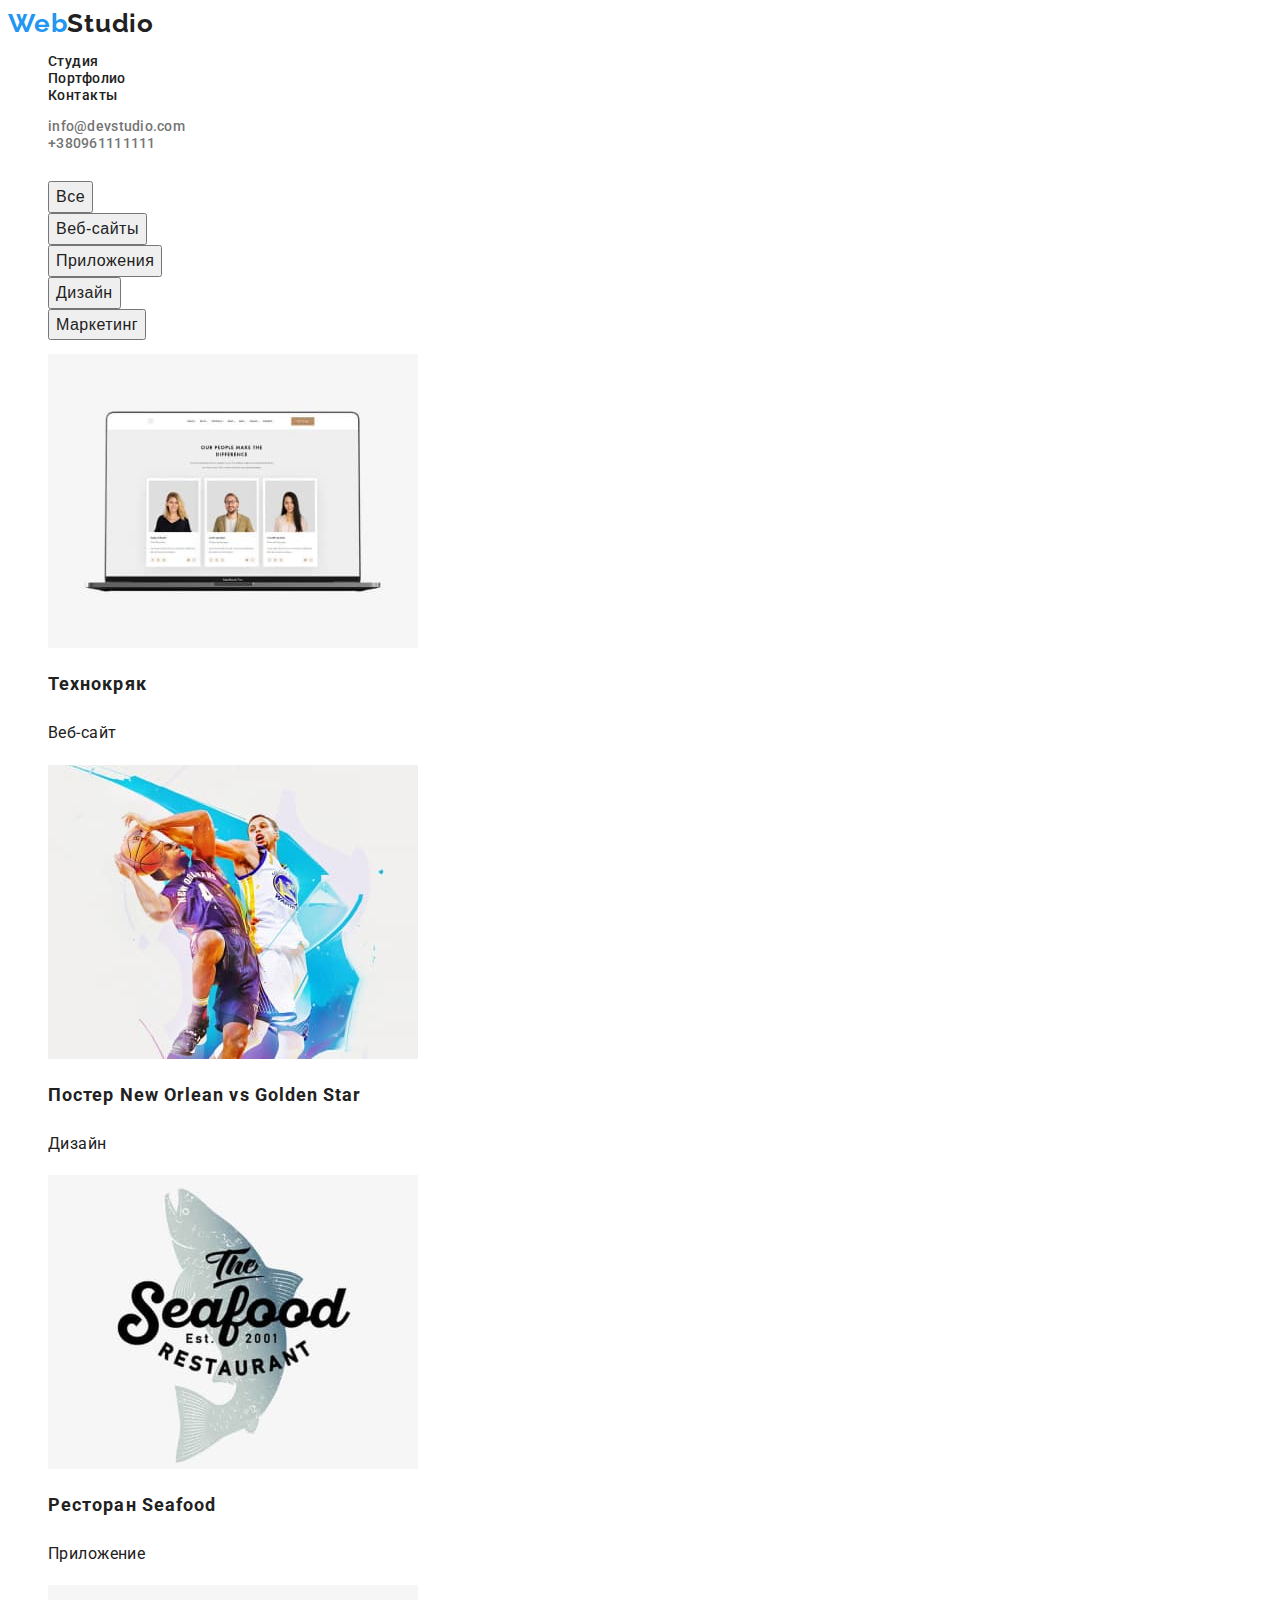
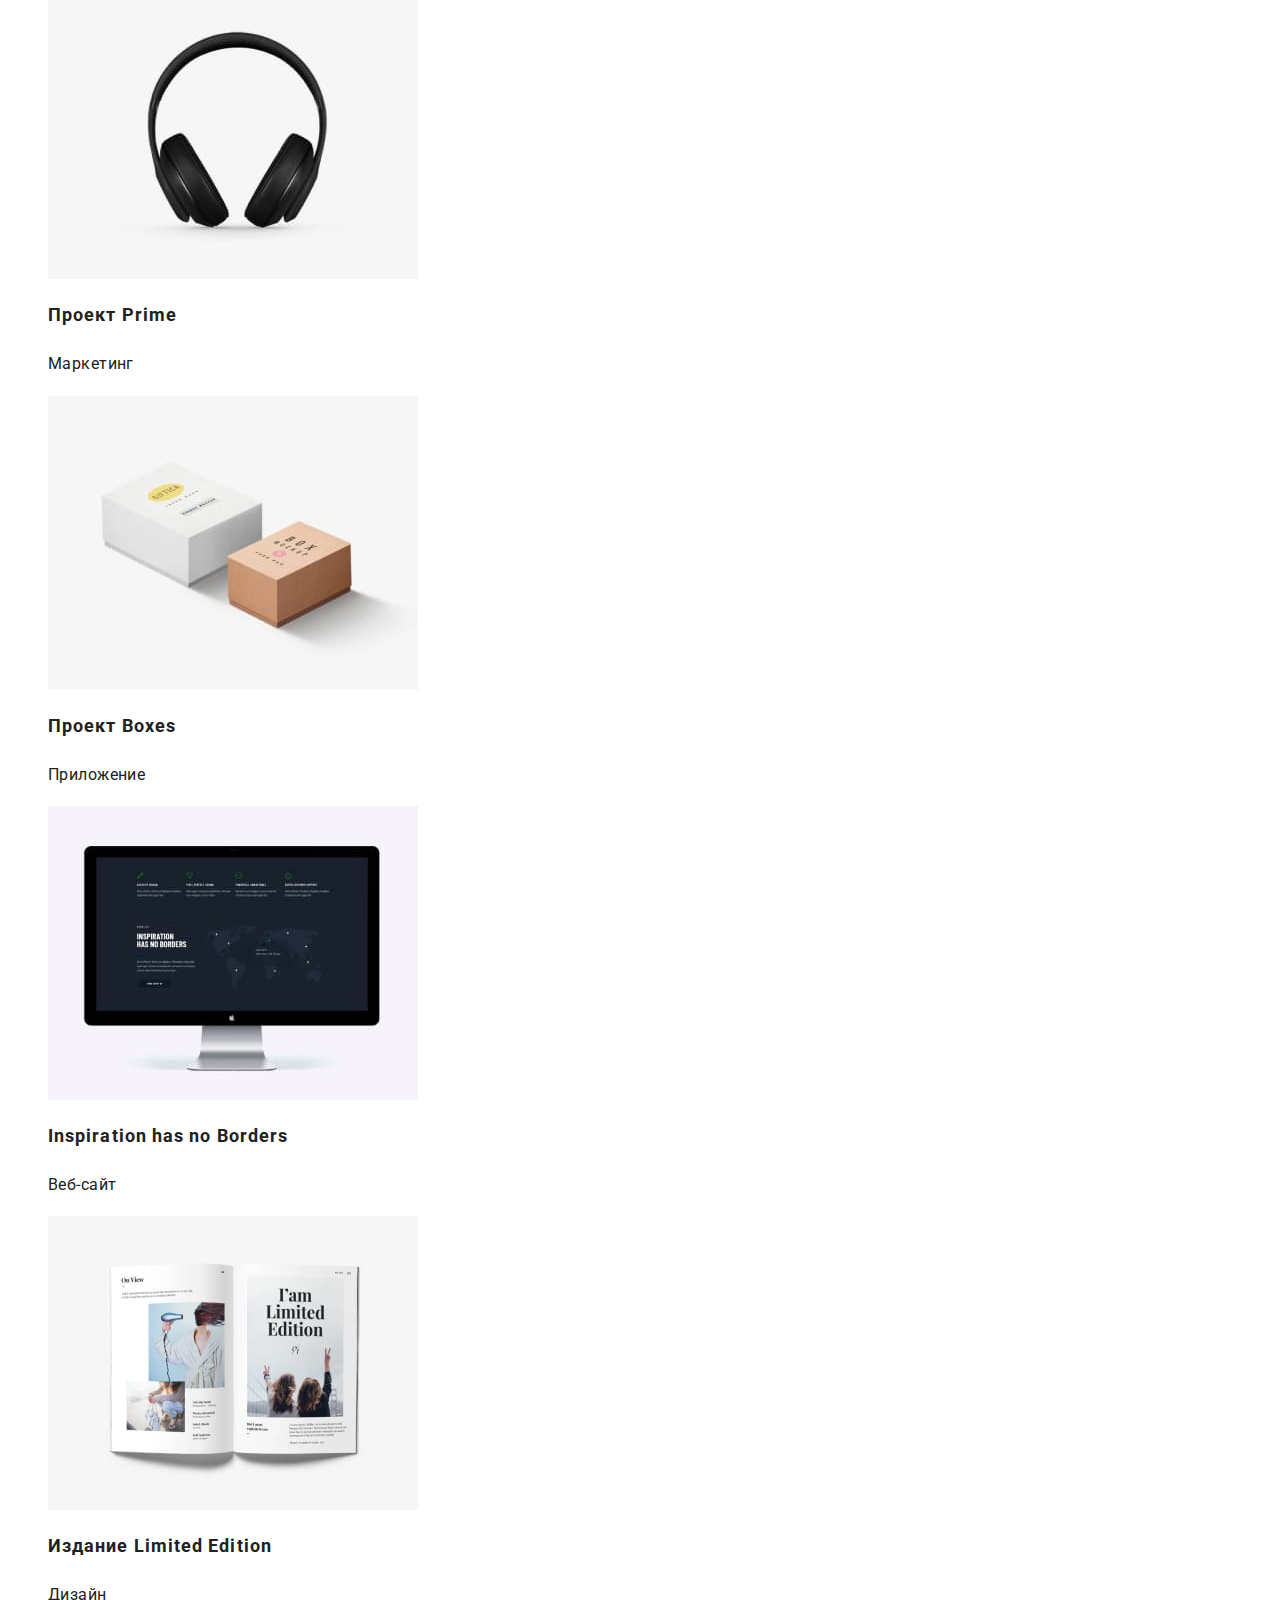
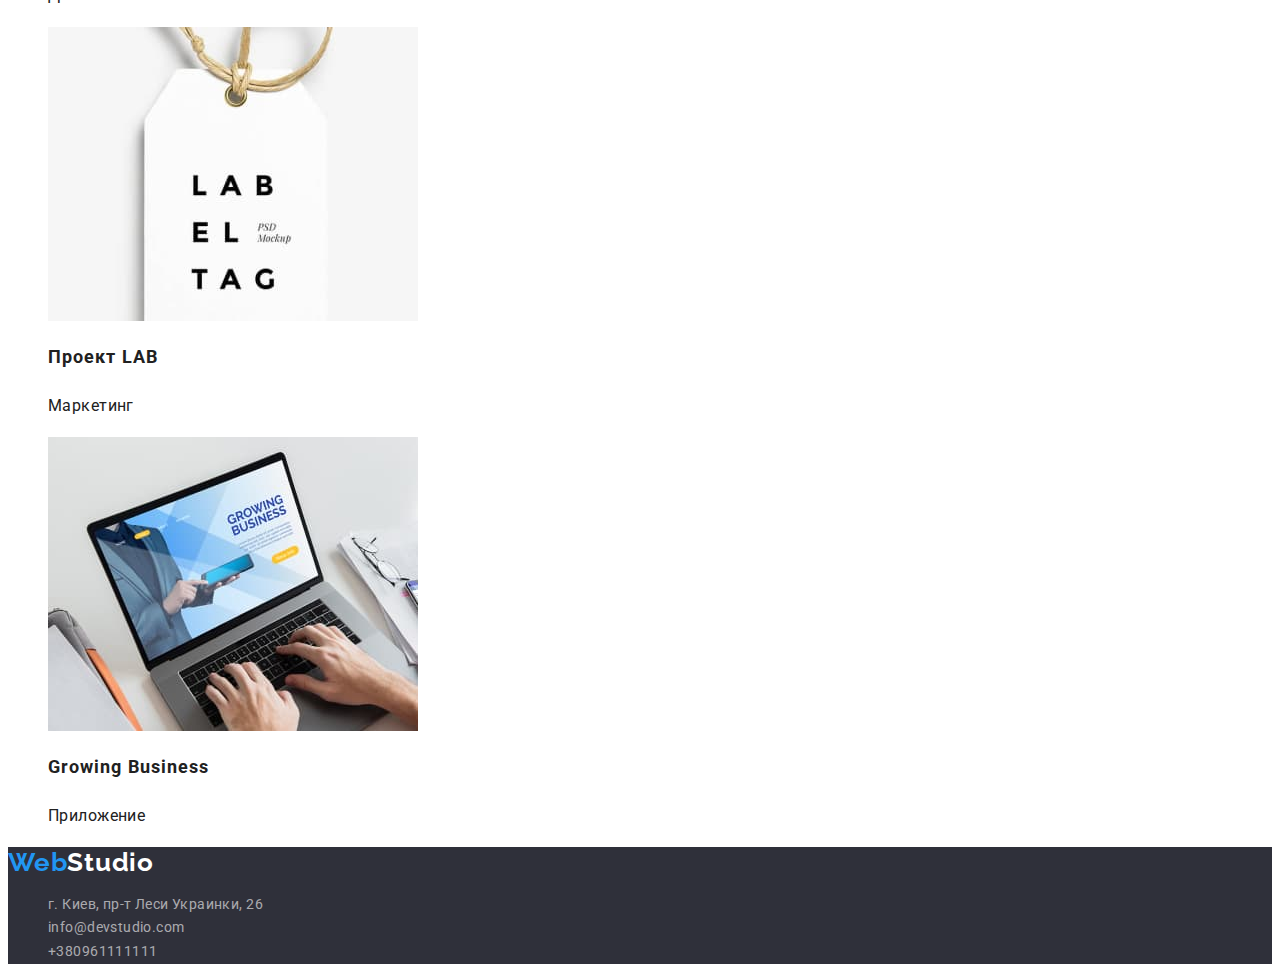
==== portfolio.html @ 1e31a4f1 "3 домашка" ====
<!DOCTYPE html>
<html lang="ru">

<head>
    <meta charset="UTF-8">
    <meta http-equiv="X-UA-Compatible" content="IE=edge">
    <meta name="viewport" content="width=device-width, initial-scale=1.0">
    <title>Document</title>
    <link rel="preconnect" href="https://fonts.googleapis.com" />
    <link rel="preconnect" href="https://fonts.gstatic.com" crossorigin />
    <link
        href="https://fonts.googleapis.com/css2?family=Raleway:wght@700&family=Roboto:wght@400;500;700;900&display=swap"
        rel="stylesheet" />
<link rel="stylesheet" href="./css/styles.css">
</head>

<body>
    <!-- Хедер -->
    <header class="header">
    
        <a class="logo" href="/" lang="en"><span class="logo-web">Web</span>Studio</a>
        <nav class="nav-box">
            <ul class="nav-links">
                <li class="nav-item"><a href="./index.html" class="nav-link">Студия</a></li>
                <li class="nav-item"><a href="./portfolio.html" class="nav-link">Портфолио</a></li>
                <li class="nav-item"><a href="/" class="nav-link">Контакты</a></li>
            </ul>
        </nav>
        <ul class="link-box">
            <li><a href="mailto:info@devstudio.com" class="contacts-link">info@devstudio.com</a></li>
            <li><a href="tel:+380961111111" class="contacts-link">+380961111111</a></li>
        </ul>

    </header>
    <main>
        <!-- портфолио -->
        
            <section>
                <!-- Наши проекты -->
                    <h1 class="title">Наши проекты</h1>
               
                <ul class="filters">
                    <li><button class="filters-button" type="button">Все</button></li>
                    <li><button class="filters-button" type="button">Веб-сайты</button></li>
                    <li><button class="filters-button" type="button">Приложения</button></li>
                    <li><button class="filters-button" type="button">Дизайн</button></li>
                    <li><button class="filters-button" type="button">Маркетинг</button></li>
                </ul>
            
                <ul>
                    <li>
                    <a class="portfolio-link" href=""><img src="./images/imgp(1).jpg" alt="экран" width="370">
                        <h2 class="portfolio-title">Технокряк</h2>
                        <p class="portfolio-projeсt">Веб-сайт</p>
                    </a>
                    </li>
                    <li>
                    <a class="portfolio-link" href=""><img src="./images/imgp(2).jpg" alt="баскетбол" width="370">
                        <h2 class="portfolio-title">Постер New Orlean vs Golden Star</h2>
                        <p class="portfolio-projeсt">Дизайн</p>
                    </a>
                    </li>
                    <li>
                    <a class="portfolio-link" href=""><img src="./images/imgp(3).jpg" alt="вывеска ресторана"
                            width="370">
                        <h2 class="portfolio-title">Ресторан Seafood</h2>
                        <p class="portfolio-projeсt">Приложение</p>
                    </a>
                    </li>
                    <li>
                    <a class="portfolio-link" href=""><img src="./images/imgp(4).jpg" alt="наушники" width="370">
                        <h2 class="portfolio-title">Проект Prime</h2>
                        <p class="portfolio-projeсt">Маркетинг</p>
                    </a>
                    </li>
                    <li>
                    <a class="portfolio-link" href=""><img src="./images/imgp(5).jpg" alt="коробки" width="370">
                        <h2 class="portfolio-title">Проект Boxes</h2>
                        <p class="portfolio-projeсt">Приложение</p>
                    </a>
                    </li>
                    <li>
                    <a class="portfolio-link" href=""><img src="./images/imgp(6).jpg" alt="монитор" width="370">
                        <h2 class="portfolio-title">Inspiration has no Borders</h2>
                        <p class="portfolio-projeсt">Веб-сайт</p>
                    </a>
                    </li>
                    <li>
                    <a class="portfolio-link" href=""><img src="./images/imgp(7).jpg" alt="книга" width="370">
                        <h2 class="portfolio-title">Издание Limited Edition</h2>
                        <p class="portfolio-projeсt">Дизайн</p>
                    </a>
                    </li>
                    <li>
                    <a class="portfolio-link" href=""><img src="./images/imgp(8).jpg" alt="ярлык" width="370">
                        <h2 class="portfolio-title">Проект LAB</h2>
                        <p class="portfolio-projeсt">Маркетинг</p>
                    </a>
                    </li>
                    <li>
                    <a class="portfolio-link" href=""><img src="./images/imgp(9).jpg" alt="ноут" width="370">
                        <h2 class="portfolio-title">Growing Business</h2>
                        <p class="portfolio-projeсt">Приложение</p>
                    </a>
                    </li>
                </ul>
            </section>
    </main>
    <!-- футер -->
    <footer>
    
                <a class="logo-footer" href="/" lang="en"><span class="logo-web">Web</span>Studio</a>
                <address>
                
                    <ul>
                    
                        <li>
                            <a class="link-connection" href="https://goo.gl/maps/8ebgqSX6K33a8LGr6">г. Киев, пр-т Леси Украинки,
                                26</a>
                        </li>
                        <li>
                            <a class="link-connection" href="mailto:info@devstudio.com" lang="en">info@devstudio.com</a>
                        </li>
                        <li>
                            <a class="link-connection" href="tel:+380961111111">+380961111111</a>
                        </li>
                    </ul>
                </address>
       
    

    </footer>
</body>

</html>
---- css/styles.css ----
:root {
  --primary-text-color: #757575;
  --title-text-color: #212121;
  --accent-color: #2196f3;
  --primary-white-color: #ffffff;
  --primary-font: Roboto;
  --secondary-font: Raleway;
  --footer-color: #2f303a;
  --text-footer: rgba(255, 255, 255, 0.6);
}
/* Хедер */
body {
  font-family: var(--primary-font), sans-serif;
  color: var(--primary-text-color);
  background-color: var(--primary-white-color);
  letter-spacing: 0.03em;
  font-size: 14px;
}
ul {
  list-style: none;
}
a {
  text-decoration: none;
}

.logo {
  font-family: Raleway, sans-serif;
  font-style: normal;
  font-weight: bold;
  font-size: 26px;
  line-height: 1.2;
  letter-spacing: 0.03em;
  color: var(--title-text-color);
}
.logo-web {
  color: var(--accent-color);
}
.nav-link {
  font-weight: 500;
  font-size: 14px;
  line-height: 1.14;
  color: var(--title-text-color);
}
.nav-link:hover,
.nav-link:focus {
  color: var(--accent-color);
}
.contacts-link {
  font-weight: 500;
  font-size: 14px;
  line-height: 1.14;
  letter-spacing: 0.02em;
  color: var(--primary-text-color);
}
.contacts-link:hover,
.contacts-link:focus {
  color: var(--accent-color);
}
/* Герой */
.hero-title {
  font-weight: 900;
  font-size: 44px;
  line-height: 1.36;
  text-align: center;
  letter-spacing: 0.06em;
  text-transform: uppercase;
  color: var(--primary-white-color);
  background-color: #2f303a;
}
.btn {
  font-weight: 700;
  font-size: 16px;
  line-height: 1.9;
  display: flex;
  align-items: center;
  text-align: center;
  letter-spacing: 0.06em;
  color: var(--primary-white-color);
  background-color: #058cf6;
  cursor: pointer;
}
.btn:hover,
.btn:focus {
  background-color: #058cf7;
  color: var(--title-text-color);
}
.title {
  width: 1px;
  height: 1px;
  margin: 1px;
  padding: 0;
  overflow: hidden;
  border: 0;
  clip: rect(0 0 0 0);
}
/* Наши преимущества */
.section-title {
  font-weight: 700;

  line-height: 1.14;
  letter-spacing: 0.03em;
  color: var(--title-text-color);
}
.details {
  font-style: normal;
  font-weight: 400;

  line-height: 1.7;
  letter-spacing: 0.03em;
  color: var(--primary-text-color);
}
/* процессы и команда */
.vector,
.team {
  font-weight: 700;
  font-size: 36px;
  line-height: 1.16;
  letter-spacing: 0.03em;
  color: var(--title-text-color);
}
.team-name {
  font-weight: 500;
  font-size: 16px;
  line-height: 1.18;
  letter-spacing: 0.03em;
  color: var(--title-text-color);
}
.position {
  font-weight: 400;
  font-size: 16px;
  line-height: 1.18;
  letter-spacing: 0.03em;
  color: var(--primary-text-color);
}
/* портфолио */
.filters-button {
  font-weight: 500;
  font-size: 16px;
  line-height: 1.62;
  letter-spacing: 0.03em;
  color: var(--title-text-color);
  cursor: pointer;
}
.filters-button:hover,
.filters-button:focus {
  color: var(--title-text-color);
  background-color: var(--accent-color);
}
.portfolio-title {
  color: var(--title-text-color);
  font-weight: 700;
  font-size: 18px;
  line-height: 2;
  letter-spacing: 0.06em;
}
.portfolio-projeсt {
  font-size: 16px;
  line-height: 1.9;
  color: var(--title-text-color);
}
/* Футер */

.logo-footer {
  font-family: Raleway, sans-serif;
  font-style: normal;
  font-weight: 700;
  font-size: 26px;
  line-height: 1.2;
  letter-spacing: 0.03em;
  color: var(--primary-white-color);
}

.link-connection {
  font-style: normal;
  font-weight: 400;
  line-height: 1.7;
  letter-spacing: 0.03em;
  color: var(--text-footer);
}
.link-connection:hover,
.link-connection:focus {
  color: var(--primary-white-color);
}
footer {
  background-color: var(--footer-color);
}
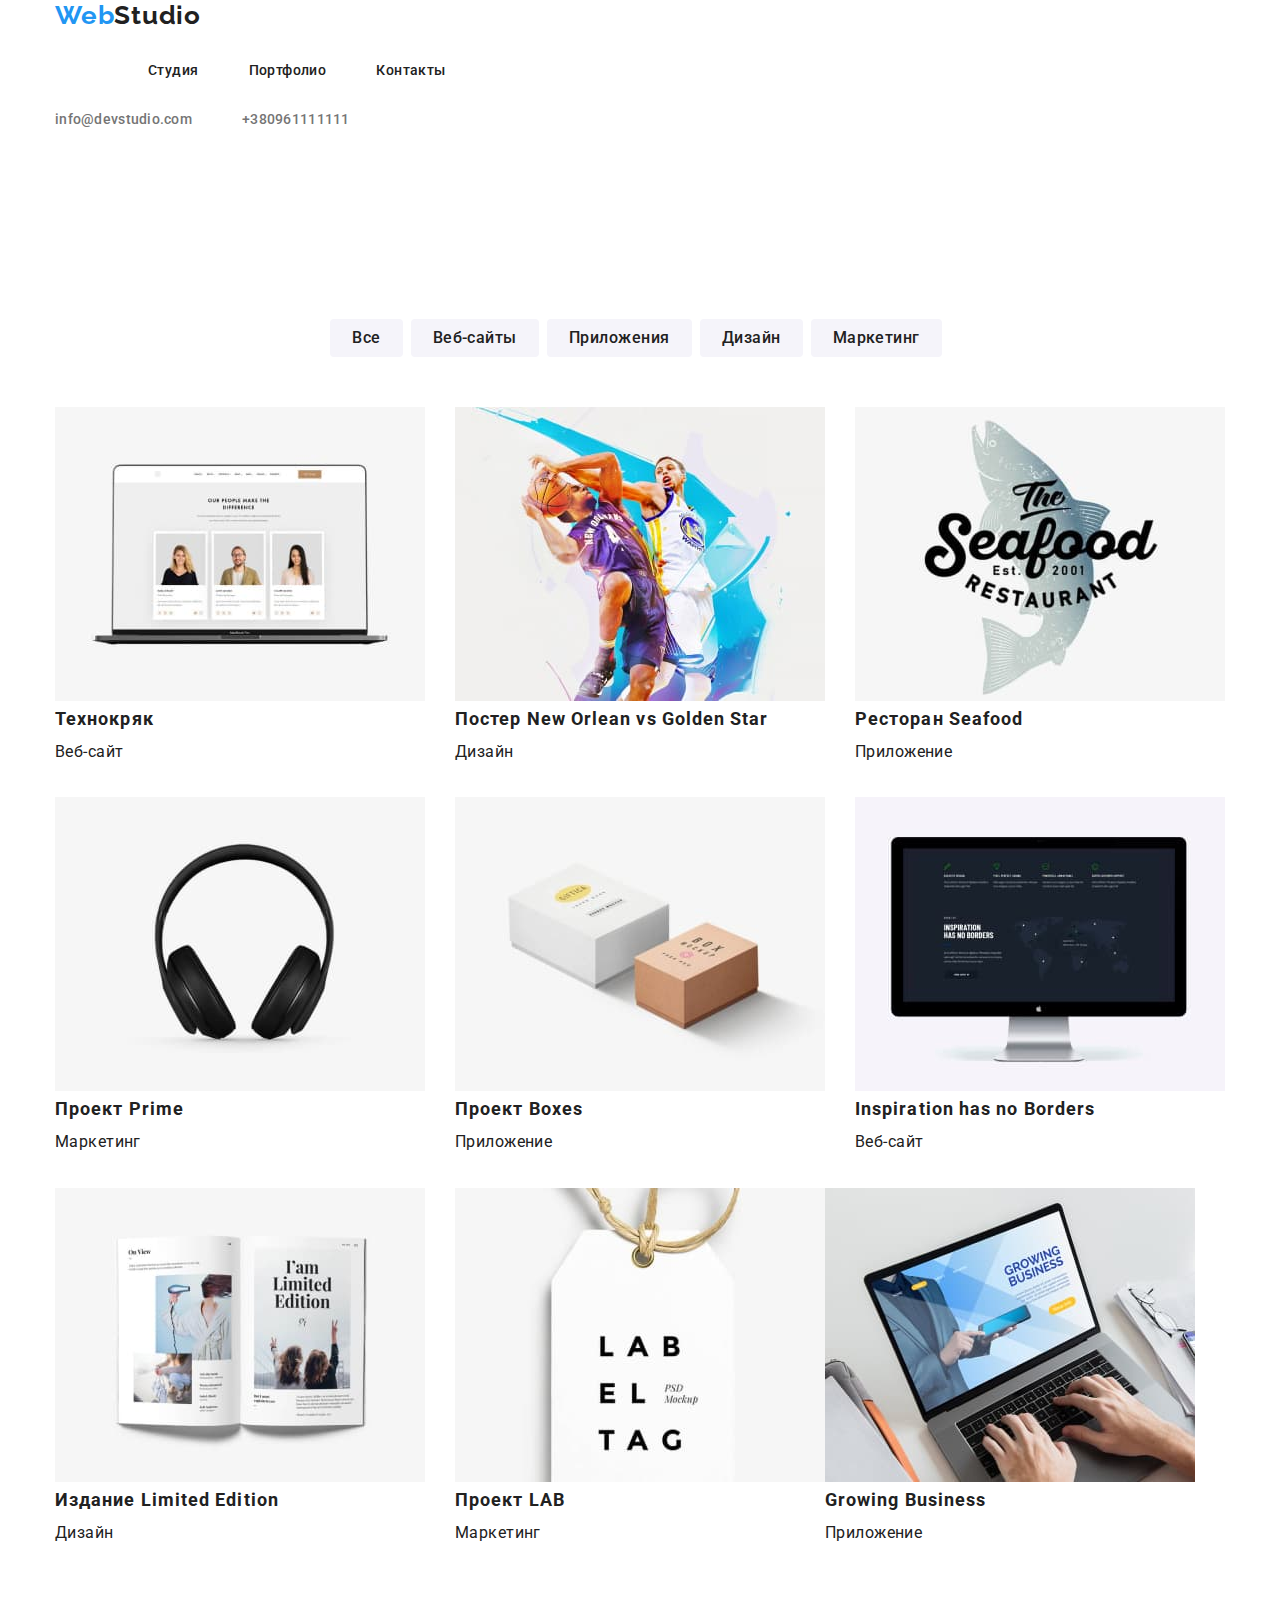
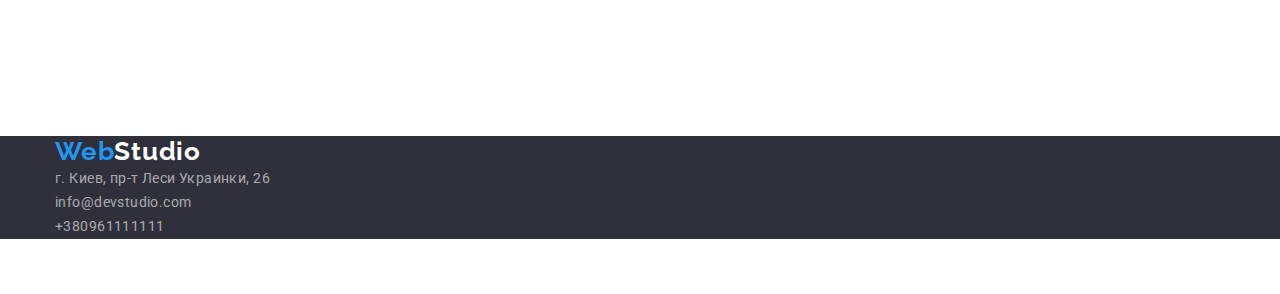
==== commit 9c1d5c58: "На проверку" ====
--- a/portfolio.html
+++ b/portfolio.html
@@ -11,103 +11,129 @@
     <link
         href="https://fonts.googleapis.com/css2?family=Raleway:wght@700&family=Roboto:wght@400;500;700;900&display=swap"
         rel="stylesheet" />
+        <link rel="stylesheet" href="https://cdnjs.cloudflare.com/ajax/libs/modern-normalize/1.0.0/modern-normalize.min.css">
+
 <link rel="stylesheet" href="./css/styles.css">
 </head>
 
 <body>
     <!-- Хедер -->
     <header class="header">
-    
-        <a class="logo" href="/" lang="en"><span class="logo-web">Web</span>Studio</a>
-        <nav class="nav-box">
-            <ul class="nav-links">
-                <li class="nav-item"><a href="./index.html" class="nav-link">Студия</a></li>
-                <li class="nav-item"><a href="./portfolio.html" class="nav-link">Портфолио</a></li>
-                <li class="nav-item"><a href="/" class="nav-link">Контакты</a></li>
+        <div class="container header-container">
+
+            <a class="logo" href="/" lang="en"><span class="logo-web">Web</span>Studio</a>
+            <nav class="nav-box">
+                <ul class="nav-list">
+                    <li class="nav-item"><a href="./index.html" class="nav-link">Студия</a></li>
+                    <li class="nav-item"><a href="./portfolio.html" class="nav-link">Портфолио</a></li>
+                    <li class="nav-item"><a href="/" class="nav-link">Контакты</a></li>
+                </ul>
+            </nav>
+            <ul class="link-box">
+                <li class="nav-item"><a href="mailto:info@devstudio.com" class="contacts-link">info@devstudio.com</a>
+                </li>
+                <li class="nav-item"><a href="tel:+380961111111" class="contacts-link">+380961111111</a></li>
             </ul>
-        </nav>
-        <ul class="link-box">
-            <li><a href="mailto:info@devstudio.com" class="contacts-link">info@devstudio.com</a></li>
-            <li><a href="tel:+380961111111" class="contacts-link">+380961111111</a></li>
-        </ul>
+        </div>
 
     </header>
     <main>
         <!-- портфолио -->
         
-            <section>
+            <section class="section">
+                <div class="container">
                 <!-- Наши проекты -->
                     <h1 class="title">Наши проекты</h1>
                
-                <ul class="filters">
-                    <li><button class="filters-button" type="button">Все</button></li>
-                    <li><button class="filters-button" type="button">Веб-сайты</button></li>
-                    <li><button class="filters-button" type="button">Приложения</button></li>
-                    <li><button class="filters-button" type="button">Дизайн</button></li>
-                    <li><button class="filters-button" type="button">Маркетинг</button></li>
+                <ul class="filter-battons">
+                    <li class="filters-button"><button  type="button" class="portfolio-button">Все</button></li>
+                    <li class="filters-button"><button  type="button" class="portfolio-button">Веб-сайты</button></li>
+                    <li class="filters-button"><button  type="button" class="portfolio-button">Приложения</button></li>
+                    <li class="filters-button"><button  type="button" class="portfolio-button">Дизайн</button></li>
+                    <li class="filters-button"><button  type="button" class="portfolio-button">Маркетинг</button></li>
                 </ul>
             
-                <ul>
-                    <li>
+                <ul class="portfolio-list">
+                    <li class="portfolio-item">
                     <a class="portfolio-link" href=""><img src="./images/imgp(1).jpg" alt="экран" width="370">
+                    <div class="portfolio-box">
                         <h2 class="portfolio-title">Технокряк</h2>
                         <p class="portfolio-projeсt">Веб-сайт</p>
+                    </div>
                     </a>
                     </li>
-                    <li>
+                    <li class="portfolio-item">
                     <a class="portfolio-link" href=""><img src="./images/imgp(2).jpg" alt="баскетбол" width="370">
+                    <div class="portfolio-box" >
                         <h2 class="portfolio-title">Постер New Orlean vs Golden Star</h2>
                         <p class="portfolio-projeсt">Дизайн</p>
+                    </div>
                     </a>
                     </li>
-                    <li>
+                    <li class="portfolio-item" >
                     <a class="portfolio-link" href=""><img src="./images/imgp(3).jpg" alt="вывеска ресторана"
                             width="370">
+                    <div class="portfolio-box">
                         <h2 class="portfolio-title">Ресторан Seafood</h2>
                         <p class="portfolio-projeсt">Приложение</p>
+                    </div>
                     </a>
                     </li>
-                    <li>
+                    <li class="portfolio-item" >
                     <a class="portfolio-link" href=""><img src="./images/imgp(4).jpg" alt="наушники" width="370">
+                    <div class="portfolio-box">
                         <h2 class="portfolio-title">Проект Prime</h2>
                         <p class="portfolio-projeсt">Маркетинг</p>
+                    </div>
                     </a>
                     </li>
-                    <li>
+                    <li class="portfolio-item" >
                     <a class="portfolio-link" href=""><img src="./images/imgp(5).jpg" alt="коробки" width="370">
+                    <div class="portfolio-box">
                         <h2 class="portfolio-title">Проект Boxes</h2>
                         <p class="portfolio-projeсt">Приложение</p>
+                    </div>
                     </a>
                     </li>
-                    <li>
+                    <li class="portfolio-item" >
                     <a class="portfolio-link" href=""><img src="./images/imgp(6).jpg" alt="монитор" width="370">
+                    <div class="portfolio-box">
                         <h2 class="portfolio-title">Inspiration has no Borders</h2>
                         <p class="portfolio-projeсt">Веб-сайт</p>
+                    </div>
                     </a>
                     </li>
-                    <li>
+                    <li class="portfolio-item" >
                     <a class="portfolio-link" href=""><img src="./images/imgp(7).jpg" alt="книга" width="370">
+                    <div class="portfolio-box">
                         <h2 class="portfolio-title">Издание Limited Edition</h2>
                         <p class="portfolio-projeсt">Дизайн</p>
+                    </div>
                     </a>
                     </li>
                     <li>
                     <a class="portfolio-link" href=""><img src="./images/imgp(8).jpg" alt="ярлык" width="370">
+                    <div class="portfolio-box">
                         <h2 class="portfolio-title">Проект LAB</h2>
                         <p class="portfolio-projeсt">Маркетинг</p>
+                    </div>
                     </a>
                     </li>
-                    <li>
+                    <li class="portfolio-item" >
                     <a class="portfolio-link" href=""><img src="./images/imgp(9).jpg" alt="ноут" width="370">
+                    <div class="portfolio-box">
                         <h2 class="portfolio-title">Growing Business</h2>
                         <p class="portfolio-projeсt">Приложение</p>
+                    </div>
                     </a>
                     </li>
                 </ul>
+                </div>
             </section>
     </main>
     <!-- футер -->
     <footer>
+        <div class="container">
     
                 <a class="logo-footer" href="/" lang="en"><span class="logo-web">Web</span>Studio</a>
                 <address>
@@ -126,7 +152,7 @@
                         </li>
                     </ul>
                 </address>
-       
+       </div>
     
 
     </footer>
--- a/css/styles.css
+++ b/css/styles.css
@@ -7,7 +7,25 @@
   --secondary-font: Raleway;
   --footer-color: #2f303a;
   --text-footer: rgba(255, 255, 255, 0.6);
-}
+  --primary-batton-bg-color: #f5f4fa;
+}
+
+h1,
+h2,
+h3,
+p {
+  margin: 0;
+  list-style: none;
+}
+ul {
+  padding-left: 0;
+  margin: 0;
+  list-style: none;
+}
+a {
+  text-decoration: none;
+}
+
 /* Хедер */
 body {
   font-family: var(--primary-font), sans-serif;
@@ -16,13 +34,21 @@
   letter-spacing: 0.03em;
   font-size: 14px;
 }
-ul {
-  list-style: none;
-}
-a {
-  text-decoration: none;
-}
-
+.container {
+  width: 1200px;
+  margin: 0 auto;
+  padding-left: 15px;
+  padding-right: 15px;
+}
+
+.section {
+  padding-top: 94px;
+  padding-bottom: 94px;
+}
+.container header-container {
+  display: flex;
+  align-items: center;
+}
 .logo {
   font-family: Raleway, sans-serif;
   font-style: normal;
@@ -35,7 +61,22 @@
 .logo-web {
   color: var(--accent-color);
 }
+.nav-list {
+  display: flex;
+  margin-left: 93px;
+}
+.link-box {
+  display: flex;
+  margin-left: auto;
+}
+.nav-item:not(:last-child) {
+  margin-right: 50px;
+}
+
 .nav-link {
+  display: block;
+  padding-top: 32px;
+  padding-bottom: 32px;
   font-weight: 500;
   font-size: 14px;
   line-height: 1.14;
@@ -45,6 +86,13 @@
 .nav-link:focus {
   color: var(--accent-color);
 }
+.link-box {
+  display: flex;
+}
+.link-box.nav-item:last-child {
+  margin-left: 50;
+}
+
 .contacts-link {
   font-weight: 500;
   font-size: 14px;
@@ -84,6 +132,7 @@
   background-color: #058cf7;
   color: var(--title-text-color);
 }
+
 .title {
   width: 1px;
   height: 1px;
@@ -94,9 +143,21 @@
   clip: rect(0 0 0 0);
 }
 /* Наши преимущества */
+
+.title-details {
+  display: flex;
+  margin-left: 30px;
+  margin-top: 30px;
+}
+.item {
+  max-width: 270px;
+}
+.title-details.item:not(:last-child) {
+  margin-left: 30;
+}
+
 .section-title {
   font-weight: 700;
-
   line-height: 1.14;
   letter-spacing: 0.03em;
   color: var(--title-text-color);
@@ -104,12 +165,21 @@
 .details {
   font-style: normal;
   font-weight: 400;
-
   line-height: 1.7;
   letter-spacing: 0.03em;
   color: var(--primary-text-color);
 }
 /* процессы и команда */
+.card-set {
+  display: flex;
+  margin-left: -30px;
+  margin-top: -30px;
+}
+.card-set > .img-box {
+  margin-left: 30px;
+  margin-top: 30px;
+}
+
 .vector,
 .team {
   font-weight: 700;
@@ -117,6 +187,14 @@
   line-height: 1.16;
   letter-spacing: 0.03em;
   color: var(--title-text-color);
+  text-align: center;
+}
+.team-list {
+  display: flex;
+}
+.team-list > .team-box {
+  margin-left: 30px;
+  margin-top: 30px;
 }
 .team-name {
   font-weight: 500;
@@ -133,18 +211,57 @@
   color: var(--primary-text-color);
 }
 /* портфолио */
-.filters-button {
+.filter-battons {
+  display: flex;
+  justify-content: center;
+  padding-left: 0;
+  padding-top: 94px;
+  margin-bottom: 50px;
+}
+.portfolio-button:last-child {
+  margin-right: 8px;
+}
+.portfolio-button {
+  padding: 6px 22px;
+  text-align: center;
+  font-family: Roboto, sans-serif;
   font-weight: 500;
   font-size: 16px;
   line-height: 1.62;
   letter-spacing: 0.03em;
   color: var(--title-text-color);
+  background-color: var(--primary-batton-bg-color);
   cursor: pointer;
-}
-.filters-button:hover,
-.filters-button:focus {
+  border: none;
+  box-shadow: none;
+  border-radius: 4px;
+}
+.portfolio-button:hover,
+.portfolio-button:focus {
   color: var(--title-text-color);
   background-color: var(--accent-color);
+}
+.portfolio-list {
+  display: flex;
+  flex-wrap: wrap;
+  padding-left: 0;
+  padding-bottom: 94px;
+}
+.portfolio-list > .portfolio-item {
+  margin-right: 30px;
+  margin-bottom: 30px;
+}
+.portfolio-item:nth-child(3n) {
+  margin-right: 0;
+}
+.portfolio-item:nth-last-child(-n + 3) {
+  margin-bottom: 0;
+}
+
+img {
+  display: block;
+  max-width: 100%;
+  height: auto;
 }
 .portfolio-title {
   color: var(--title-text-color);
@@ -168,6 +285,7 @@
   line-height: 1.2;
   letter-spacing: 0.03em;
   color: var(--primary-white-color);
+  padding-top: 60px;
 }
 
 .link-connection {
@@ -176,6 +294,7 @@
   line-height: 1.7;
   letter-spacing: 0.03em;
   color: var(--text-footer);
+  padding-bottom: 60px;
 }
 .link-connection:hover,
 .link-connection:focus {
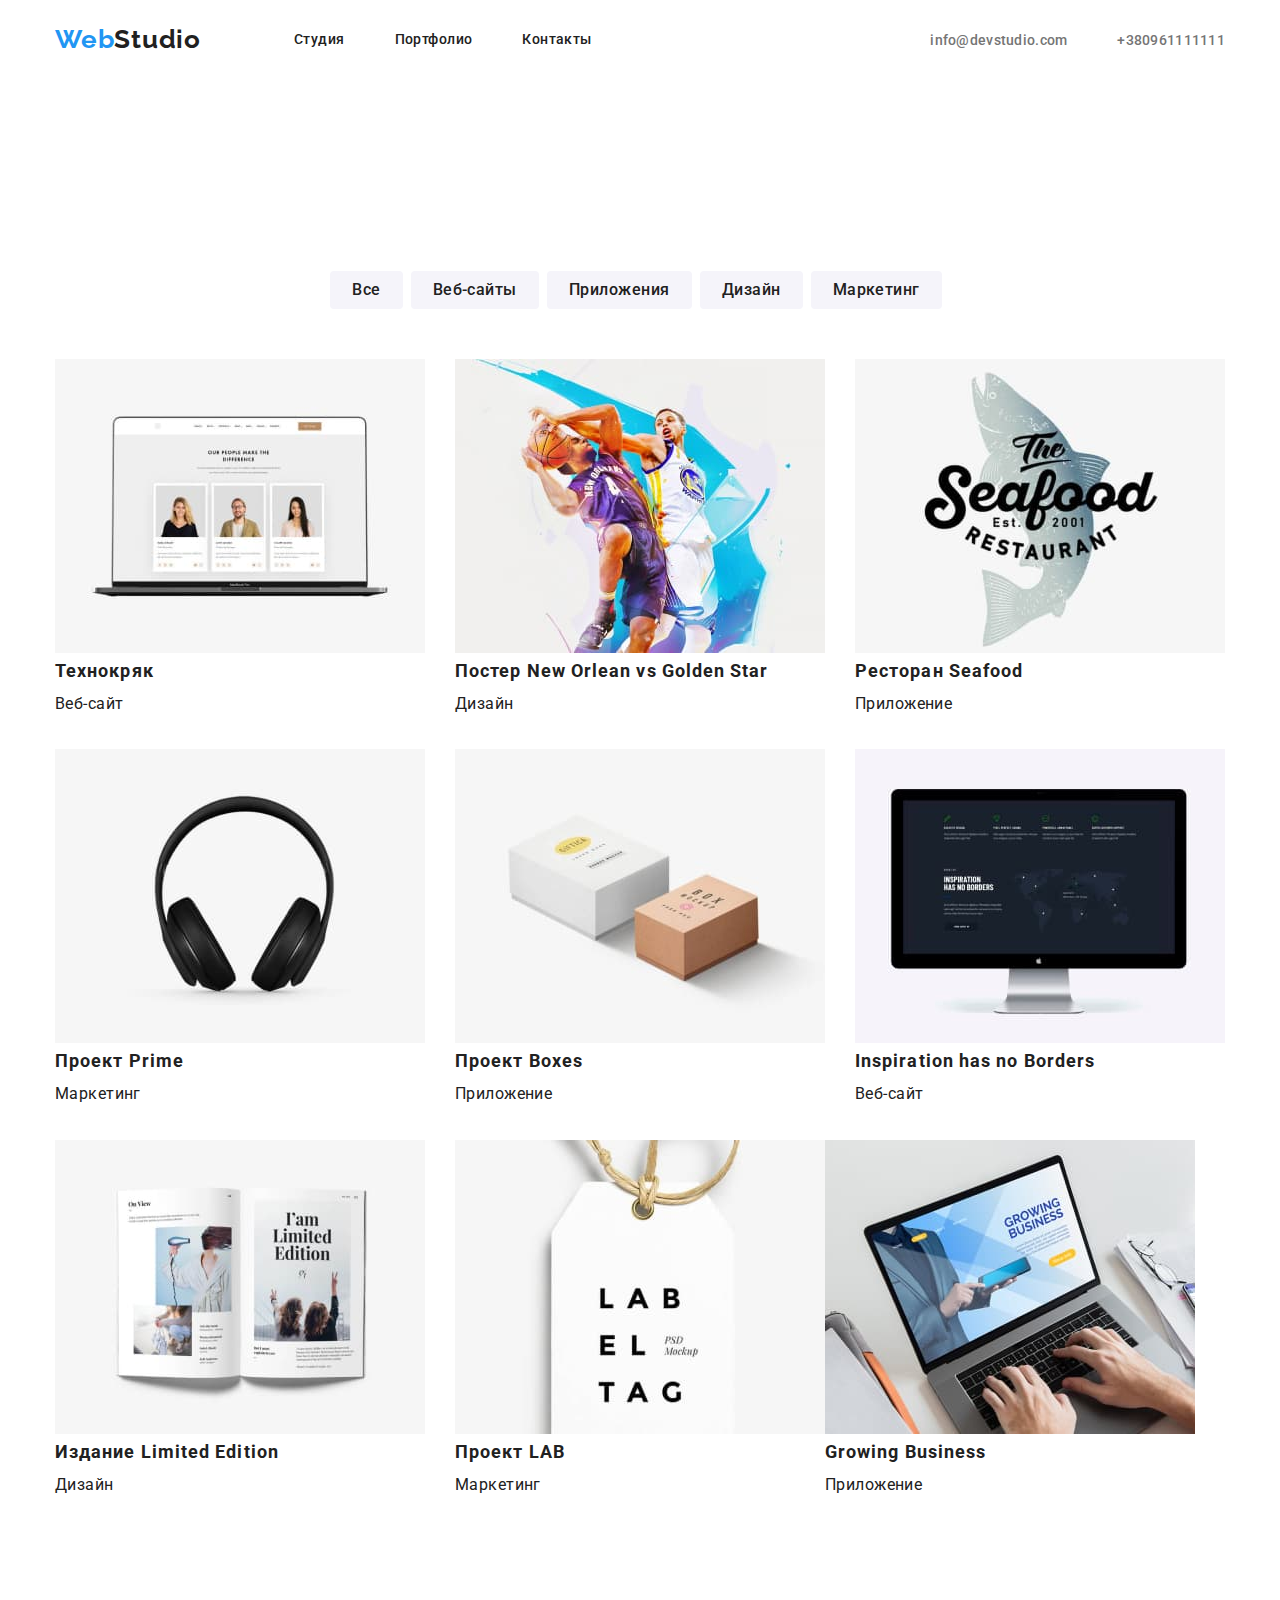
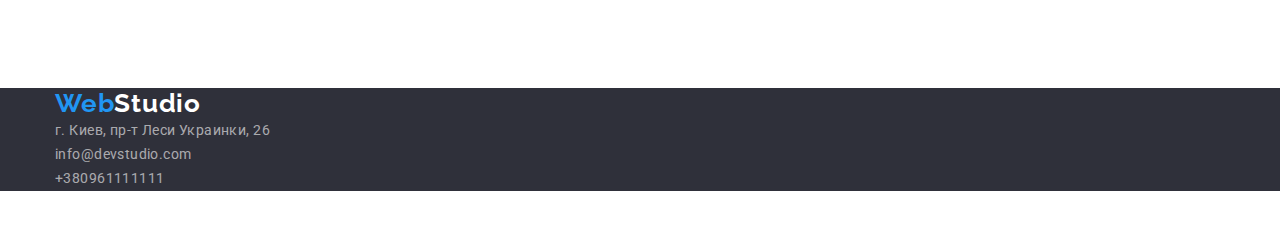
==== commit 76f985d2: "поправила немного" ====
--- a/portfolio.html
+++ b/portfolio.html
@@ -20,22 +20,20 @@
     <!-- Хедер -->
     <header class="header">
         <div class="container header-container">
-
             <a class="logo" href="/" lang="en"><span class="logo-web">Web</span>Studio</a>
-            <nav class="nav-box">
-                <ul class="nav-list">
-                    <li class="nav-item"><a href="./index.html" class="nav-link">Студия</a></li>
-                    <li class="nav-item"><a href="./portfolio.html" class="nav-link">Портфолио</a></li>
-                    <li class="nav-item"><a href="/" class="nav-link">Контакты</a></li>
-                </ul>
-            </nav>
+            <!-- <nav class="nav-box"> -->
+            <ul class="nav-list">
+                <li class="nav-item"><a href="./index.html" class="nav-link">Студия</a></li>
+                <li class="nav-item"><a href="./portfolio.html" class="nav-link">Портфолио</a></li>
+                <li class="nav-item"><a href="/" class="nav-link">Контакты</a></li>
+            </ul>
+            <!-- </nav> -->
             <ul class="link-box">
-                <li class="nav-item"><a href="mailto:info@devstudio.com" class="contacts-link">info@devstudio.com</a>
-                </li>
+                <li class="nav-item"><a href="mailto:info@devstudio.com" class="contacts-link">info@devstudio.com</a></li>
                 <li class="nav-item"><a href="tel:+380961111111" class="contacts-link">+380961111111</a></li>
             </ul>
         </div>
-
+    
     </header>
     <main>
         <!-- портфолио -->
--- a/css/styles.css
+++ b/css/styles.css
@@ -45,7 +45,7 @@
   padding-top: 94px;
   padding-bottom: 94px;
 }
-.container header-container {
+.header-container {
   display: flex;
   align-items: center;
 }
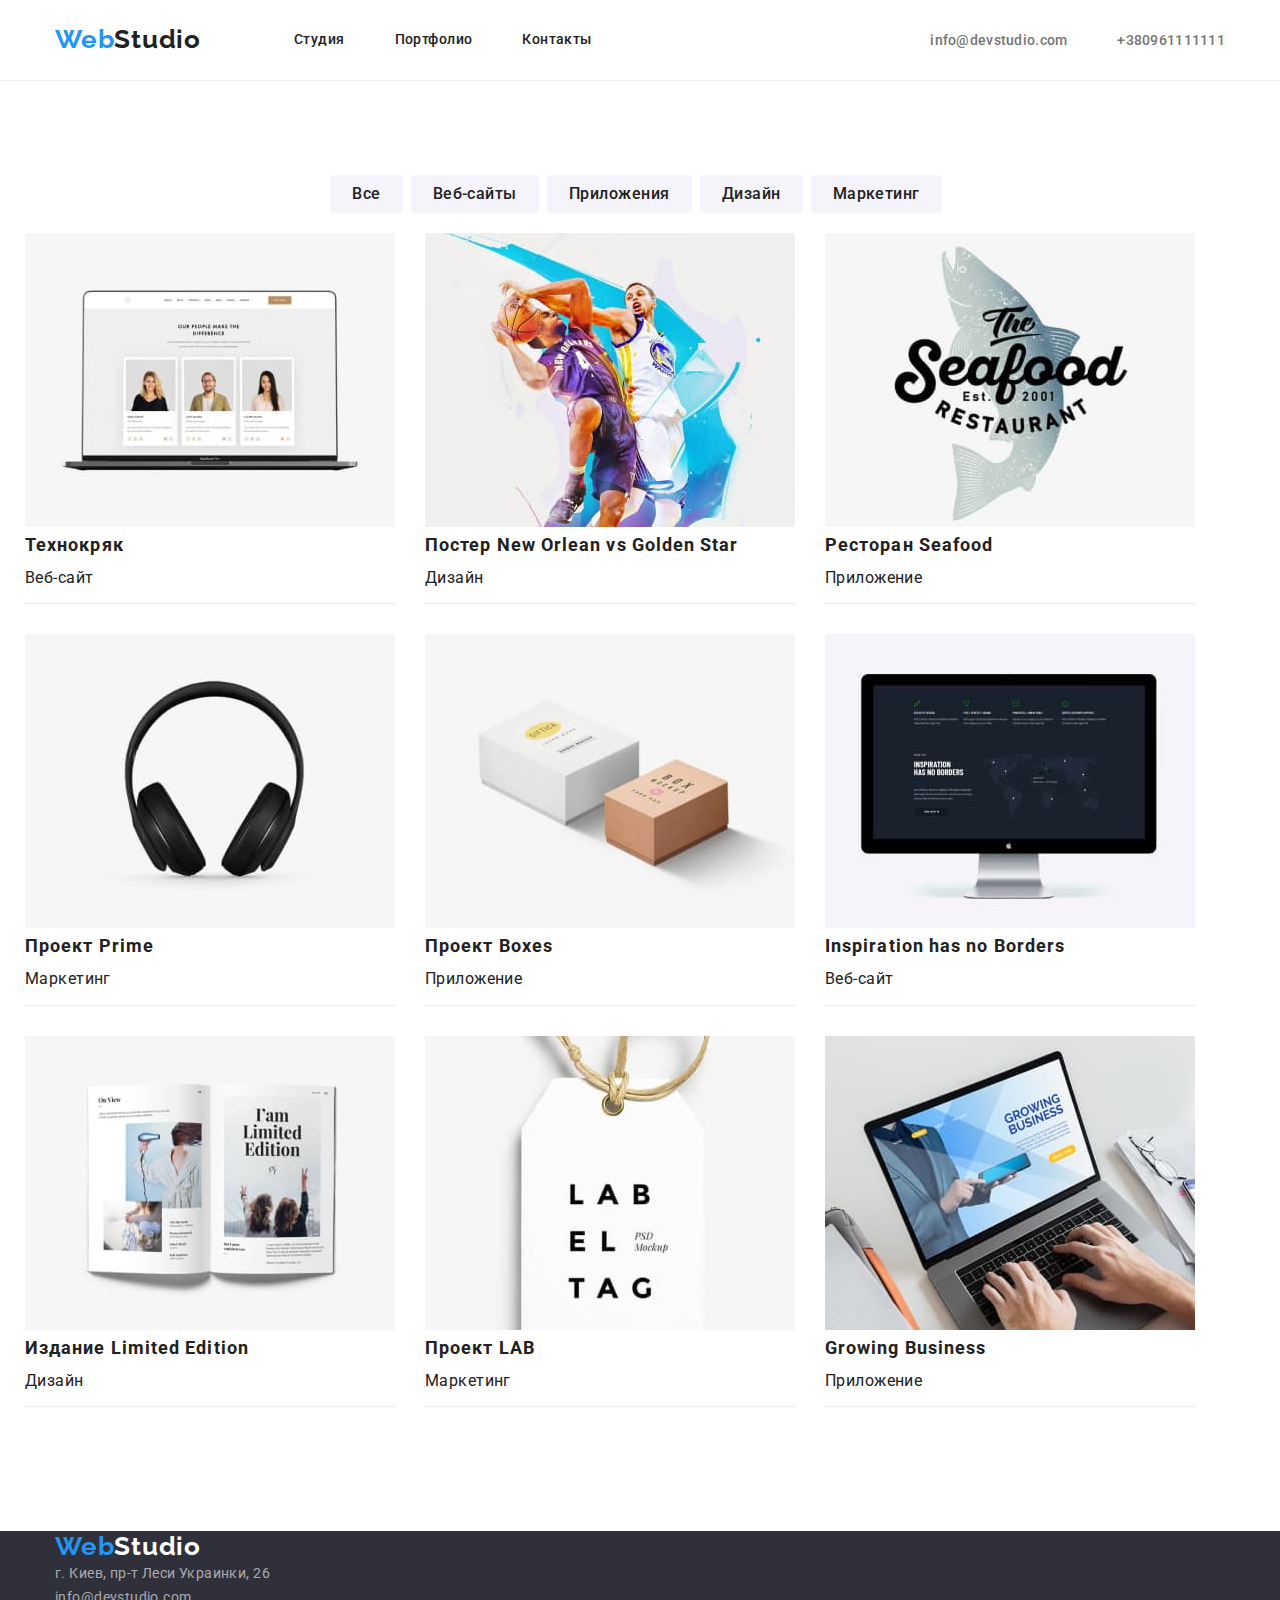
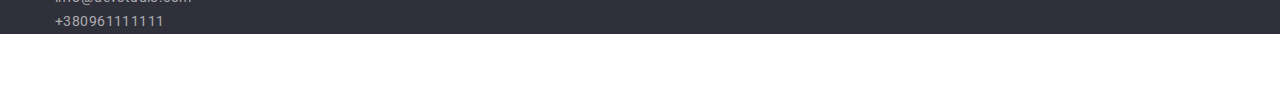
==== commit 026ee40e: "правки .hidden" ====
--- a/portfolio.html
+++ b/portfolio.html
@@ -17,17 +17,18 @@
 </head>
 
 <body>
-    <!-- Хедер -->
+
+            <!-- Хедер -->
     <header class="header">
         <div class="container header-container">
             <a class="logo" href="/" lang="en"><span class="logo-web">Web</span>Studio</a>
-            <!-- <nav class="nav-box"> -->
+            <nav class="nav-box">
             <ul class="nav-list">
                 <li class="nav-item"><a href="./index.html" class="nav-link">Студия</a></li>
                 <li class="nav-item"><a href="./portfolio.html" class="nav-link">Портфолио</a></li>
                 <li class="nav-item"><a href="/" class="nav-link">Контакты</a></li>
             </ul>
-            <!-- </nav> -->
+            </nav>
             <ul class="link-box">
                 <li class="nav-item"><a href="mailto:info@devstudio.com" class="contacts-link">info@devstudio.com</a></li>
                 <li class="nav-item"><a href="tel:+380961111111" class="contacts-link">+380961111111</a></li>
@@ -35,13 +36,15 @@
         </div>
     
     </header>
+    
     <main>
-        <!-- портфолио -->
+        
+            <!-- Портфолио -->
         
             <section class="section">
                 <div class="container">
-                <!-- Наши проекты -->
-                    <h1 class="title">Наши проекты</h1>
+               
+                    <h1 class="hidden">Наши проекты</h1>
                
                 <ul class="filter-battons">
                     <li class="filters-button"><button  type="button" class="portfolio-button">Все</button></li>
@@ -68,7 +71,7 @@
                     </div>
                     </a>
                     </li>
-                    <li class="portfolio-item" >
+                    <li class="portfolio-item">
                     <a class="portfolio-link" href=""><img src="./images/imgp(3).jpg" alt="вывеска ресторана"
                             width="370">
                     <div class="portfolio-box">
@@ -77,7 +80,7 @@
                     </div>
                     </a>
                     </li>
-                    <li class="portfolio-item" >
+                    <li class="portfolio-item">
                     <a class="portfolio-link" href=""><img src="./images/imgp(4).jpg" alt="наушники" width="370">
                     <div class="portfolio-box">
                         <h2 class="portfolio-title">Проект Prime</h2>
@@ -85,7 +88,7 @@
                     </div>
                     </a>
                     </li>
-                    <li class="portfolio-item" >
+                    <li class="portfolio-item">
                     <a class="portfolio-link" href=""><img src="./images/imgp(5).jpg" alt="коробки" width="370">
                     <div class="portfolio-box">
                         <h2 class="portfolio-title">Проект Boxes</h2>
@@ -93,7 +96,7 @@
                     </div>
                     </a>
                     </li>
-                    <li class="portfolio-item" >
+                    <li class="portfolio-item">
                     <a class="portfolio-link" href=""><img src="./images/imgp(6).jpg" alt="монитор" width="370">
                     <div class="portfolio-box">
                         <h2 class="portfolio-title">Inspiration has no Borders</h2>
@@ -101,7 +104,7 @@
                     </div>
                     </a>
                     </li>
-                    <li class="portfolio-item" >
+                    <li class="portfolio-item">
                     <a class="portfolio-link" href=""><img src="./images/imgp(7).jpg" alt="книга" width="370">
                     <div class="portfolio-box">
                         <h2 class="portfolio-title">Издание Limited Edition</h2>
@@ -109,7 +112,7 @@
                     </div>
                     </a>
                     </li>
-                    <li>
+                    <li class="portfolio-item">
                     <a class="portfolio-link" href=""><img src="./images/imgp(8).jpg" alt="ярлык" width="370">
                     <div class="portfolio-box">
                         <h2 class="portfolio-title">Проект LAB</h2>
@@ -117,7 +120,7 @@
                     </div>
                     </a>
                     </li>
-                    <li class="portfolio-item" >
+                    <li class="portfolio-item">
                     <a class="portfolio-link" href=""><img src="./images/imgp(9).jpg" alt="ноут" width="370">
                     <div class="portfolio-box">
                         <h2 class="portfolio-title">Growing Business</h2>
@@ -129,7 +132,8 @@
                 </div>
             </section>
     </main>
-    <!-- футер -->
+    
+            <!-- футер -->
     <footer>
         <div class="container">
     
@@ -152,7 +156,6 @@
                 </address>
        </div>
     
-
     </footer>
 </body>
 
--- a/css/styles.css
+++ b/css/styles.css
@@ -3,11 +3,13 @@
   --title-text-color: #212121;
   --accent-color: #2196f3;
   --primary-white-color: #ffffff;
-  --primary-font: Roboto;
-  --secondary-font: Raleway;
   --footer-color: #2f303a;
   --text-footer: rgba(255, 255, 255, 0.6);
   --primary-batton-bg-color: #f5f4fa;
+  --border-color: #ececec;
+
+  --primary-font: Roboto;
+  --secondary-font: Raleway;
 }
 
 h1,
@@ -26,7 +28,6 @@
   text-decoration: none;
 }
 
-/* Хедер */
 body {
   font-family: var(--primary-font), sans-serif;
   color: var(--primary-text-color);
@@ -44,6 +45,12 @@
 .section {
   padding-top: 94px;
   padding-bottom: 94px;
+}
+
+/* Хедер */
+
+.header {
+  border-bottom: 1px solid var(--border-color);
 }
 .header-container {
   display: flex;
@@ -104,7 +111,9 @@
 .contacts-link:focus {
   color: var(--accent-color);
 }
+
 /* Герой */
+
 .hero-title {
   font-weight: 900;
   font-size: 44px;
@@ -133,15 +142,17 @@
   color: var(--title-text-color);
 }
 
-.title {
+.hidden {
+  position: absolute;
   width: 1px;
   height: 1px;
-  margin: 1px;
+  margin: -1px;
   padding: 0;
   overflow: hidden;
   border: 0;
   clip: rect(0 0 0 0);
 }
+
 /* Наши преимущества */
 
 .title-details {
@@ -161,6 +172,7 @@
   line-height: 1.14;
   letter-spacing: 0.03em;
   color: var(--title-text-color);
+  padding-bottom: 10px;
 }
 .details {
   font-style: normal;
@@ -169,7 +181,10 @@
   letter-spacing: 0.03em;
   color: var(--primary-text-color);
 }
-/* процессы и команда */
+
+/* Чем мы занимаемся */
+/* Наша команда */
+
 .card-set {
   display: flex;
   margin-left: -30px;
@@ -180,6 +195,12 @@
   margin-top: 30px;
 }
 
+.vector {
+  margin-bottom: 50px;
+}
+.team {
+  margin-bottom: 20px;
+}
 .vector,
 .team {
   font-weight: 700;
@@ -192,6 +213,7 @@
 .team-list {
   display: flex;
 }
+
 .team-list > .team-box {
   margin-left: 30px;
   margin-top: 30px;
@@ -203,19 +225,27 @@
   letter-spacing: 0.03em;
   color: var(--title-text-color);
 }
+.position-box {
+  margin-top: 30px;
+  text-align: center;
+}
+
 .position {
+  margin-top: 10px;
   font-weight: 400;
   font-size: 16px;
   line-height: 1.18;
   letter-spacing: 0.03em;
   color: var(--primary-text-color);
-}
+  padding-bottom: 30px;
+  border-bottom: 1px solid var(--border-color);
+}
+
 /* портфолио */
+
 .filter-battons {
   display: flex;
   justify-content: center;
-  padding-left: 0;
-  padding-top: 94px;
   margin-bottom: 50px;
 }
 .portfolio-button:last-child {
@@ -244,18 +274,12 @@
 .portfolio-list {
   display: flex;
   flex-wrap: wrap;
-  padding-left: 0;
-  padding-bottom: 94px;
-}
-.portfolio-list > .portfolio-item {
+  margin-left: -30px;
+  margin-top: -30px;
+}
+.portfolio-item {
   margin-right: 30px;
   margin-bottom: 30px;
-}
-.portfolio-item:nth-child(3n) {
-  margin-right: 0;
-}
-.portfolio-item:nth-last-child(-n + 3) {
-  margin-bottom: 0;
 }
 
 img {
@@ -274,7 +298,10 @@
   font-size: 16px;
   line-height: 1.9;
   color: var(--title-text-color);
-}
+  padding-bottom: 10px;
+  border-bottom: 1px solid var(--border-color);
+}
+
 /* Футер */
 
 .logo-footer {
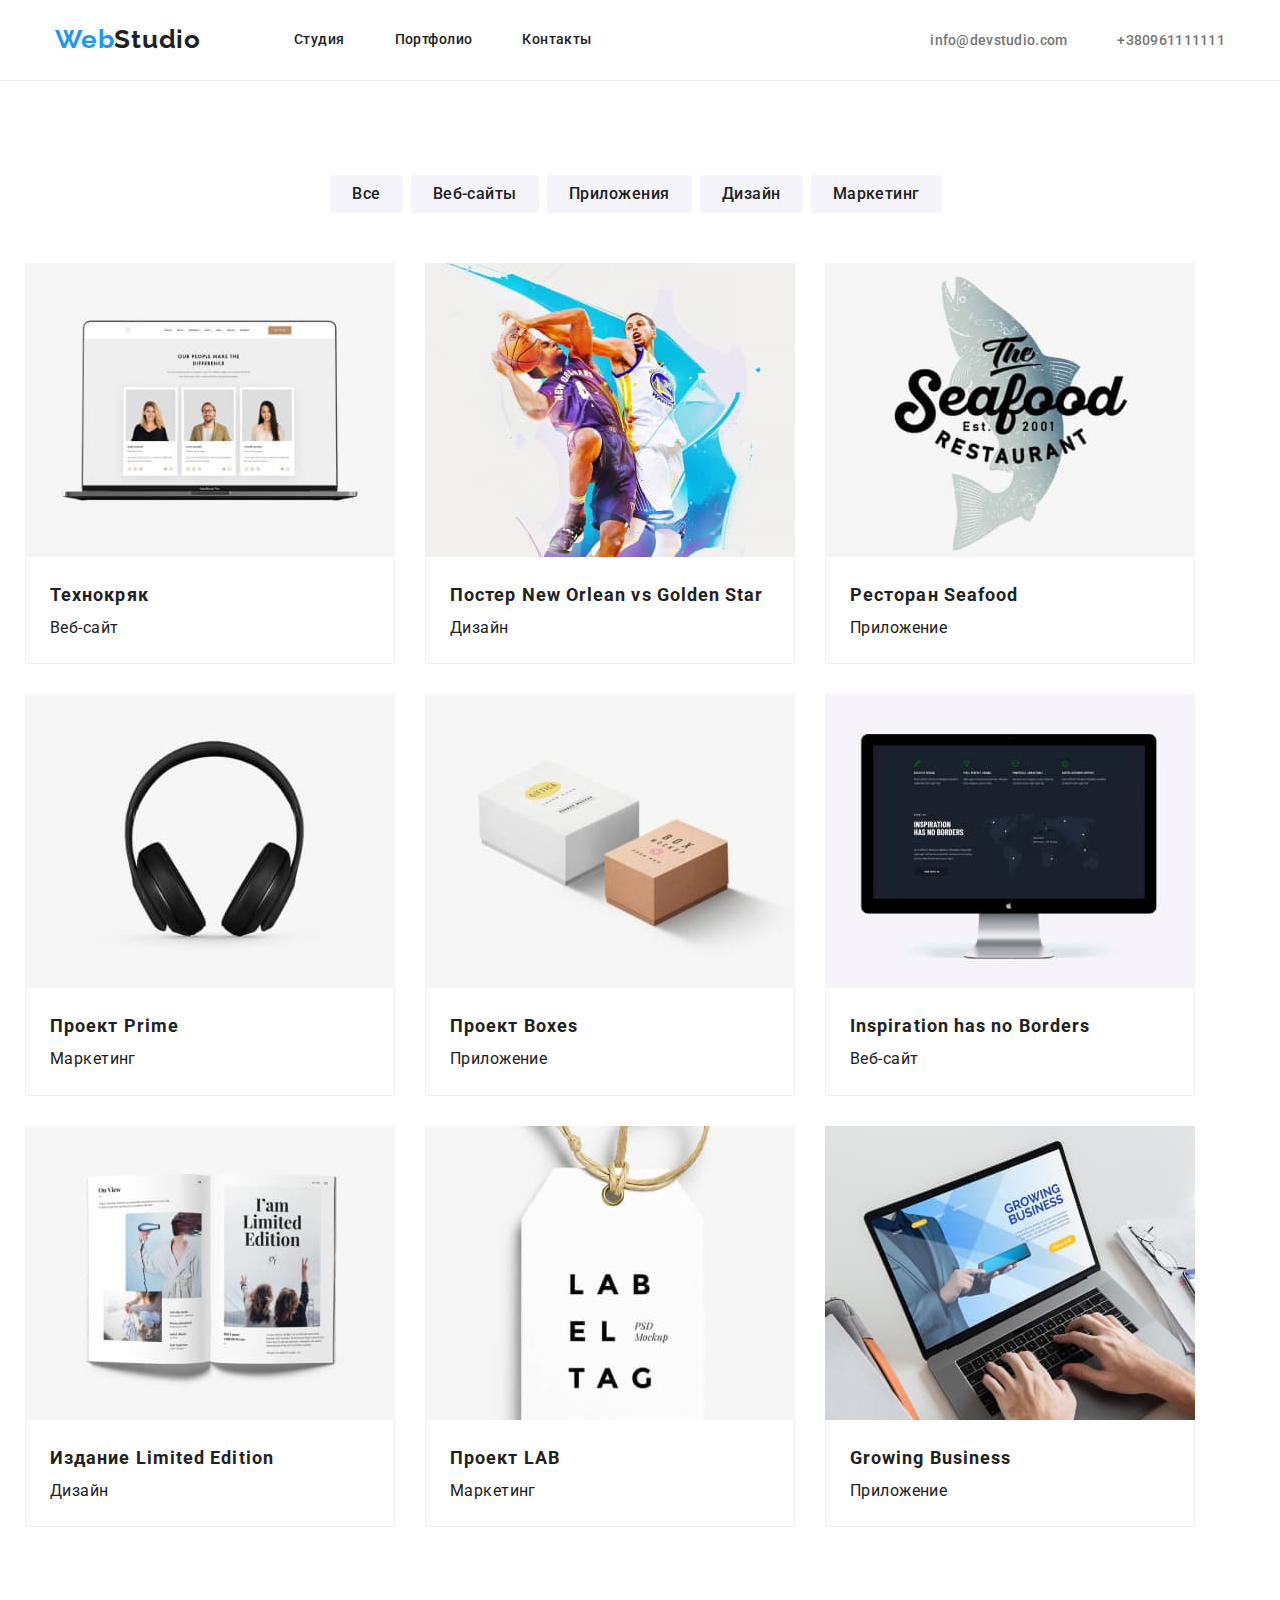
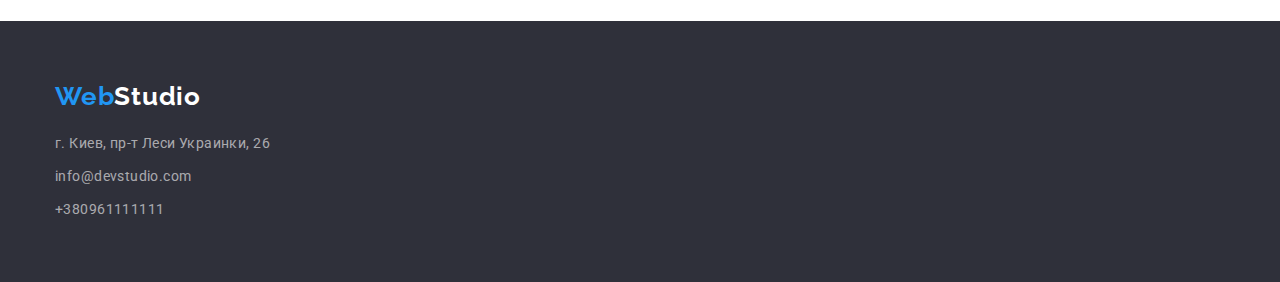
==== commit 4b7a7c72: "правки нові" ====
--- a/portfolio.html
+++ b/portfolio.html
@@ -134,29 +134,28 @@
     </main>
     
             <!-- футер -->
-    <footer>
-        <div class="container">
+<footer class="footer">
+    <div class="container">
+
+        <a class="logo-footer" href="/" lang="en"><span class="logo-web">Web</span>Studio</a>
+        <address>
+
+            <ul>
+                <li class="connection-box">
+                    <a class="link-connection" href="https://goo.gl/maps/8ebgqSX6K33a8LGr6">г. Киев, пр-т Леси Украинки,
+                        26</a>
+                </li>
+                <li class="connection-box">
+                    <a class="link-connection" href="mailto:info@devstudio.com" lang="en">info@devstudio.com</a>
+                </li>
+                <li class="connection-box">
+                    <a class="link-connection" href="tel:+380961111111">+380961111111</a>
+                </li>
+            </ul>
+        </address>
+    </div>
+
+</footer>
+    </body>
     
-                <a class="logo-footer" href="/" lang="en"><span class="logo-web">Web</span>Studio</a>
-                <address>
-                
-                    <ul>
-                    
-                        <li>
-                            <a class="link-connection" href="https://goo.gl/maps/8ebgqSX6K33a8LGr6">г. Киев, пр-т Леси Украинки,
-                                26</a>
-                        </li>
-                        <li>
-                            <a class="link-connection" href="mailto:info@devstudio.com" lang="en">info@devstudio.com</a>
-                        </li>
-                        <li>
-                            <a class="link-connection" href="tel:+380961111111">+380961111111</a>
-                        </li>
-                    </ul>
-                </address>
-       </div>
-    
-    </footer>
-</body>
-
-</html>+    </html>--- a/css/styles.css
+++ b/css/styles.css
@@ -3,10 +3,10 @@
   --title-text-color: #212121;
   --accent-color: #2196f3;
   --primary-white-color: #ffffff;
-  --footer-color: #2f303a;
+  --hero-footer-color: #2f303a;
   --text-footer: rgba(255, 255, 255, 0.6);
-  --primary-batton-bg-color: #f5f4fa;
-  --border-color: #ececec;
+  --primary-bg-color: #f5f4fa;
+  --border-color: #eeeeee;
 
   --primary-font: Roboto;
   --secondary-font: Raleway;
@@ -114,7 +114,16 @@
 
 /* Герой */
 
+.hero-section {
+  display: block;
+  text-align: center;
+  padding: 200px 0;
+  background-color: #2f303a;
+}
+
 .hero-title {
+  display: inline-block;
+  width: 696px;
   font-weight: 900;
   font-size: 44px;
   line-height: 1.36;
@@ -122,24 +131,25 @@
   letter-spacing: 0.06em;
   text-transform: uppercase;
   color: var(--primary-white-color);
-  background-color: #2f303a;
+  margin-bottom: 30px;
 }
 .btn {
+  display: block;
+  font-family: inherit;
   font-weight: 700;
   font-size: 16px;
   line-height: 1.9;
-  display: flex;
   align-items: center;
   text-align: center;
   letter-spacing: 0.06em;
   color: var(--primary-white-color);
-  background-color: #058cf6;
+  background-color: var(--accent-color);
   cursor: pointer;
-}
-.btn:hover,
-.btn:focus {
-  background-color: #058cf7;
-  color: var(--title-text-color);
+  margin: 0 auto;
+  padding: 10px 32px;
+  box-shadow: 0px 4px 4px rgba(0, 0, 0, 0.15);
+  border-radius: 4px;
+  border: none;
 }
 
 .hidden {
@@ -154,11 +164,13 @@
 }
 
 /* Наши преимущества */
+.item-section {
+  padding-bottom: 0;
+}
 
 .title-details {
   display: flex;
-  margin-left: 30px;
-  margin-top: 30px;
+  justify-content: space-between;
 }
 .item {
   max-width: 270px;
@@ -187,12 +199,11 @@
 
 .card-set {
   display: flex;
-  margin-left: -30px;
-  margin-top: -30px;
-}
-.card-set > .img-box {
-  margin-left: 30px;
-  margin-top: 30px;
+  justify-content: space-between;
+}
+
+.section-team {
+  background-color: var(--primary-bg-color);
 }
 
 .vector {
@@ -212,11 +223,7 @@
 }
 .team-list {
   display: flex;
-}
-
-.team-list > .team-box {
-  margin-left: 30px;
-  margin-top: 30px;
+  justify-content: space-between;
 }
 .team-name {
   font-weight: 500;
@@ -226,8 +233,15 @@
   color: var(--title-text-color);
 }
 .position-box {
-  margin-top: 30px;
-  text-align: center;
+  padding-top: 30px;
+  padding-bottom: 30px;
+  text-align: center;
+  background-color: var(--primary-white-color);
+
+  border-left: 1px solid var(--border-color);
+  border-right: 1px solid var(--border-color);
+  border-bottom: 1px solid var(--border-color);
+  border-radius: 4px;
 }
 
 .position {
@@ -237,8 +251,6 @@
   line-height: 1.18;
   letter-spacing: 0.03em;
   color: var(--primary-text-color);
-  padding-bottom: 30px;
-  border-bottom: 1px solid var(--border-color);
 }
 
 /* портфолио */
@@ -260,7 +272,7 @@
   line-height: 1.62;
   letter-spacing: 0.03em;
   color: var(--title-text-color);
-  background-color: var(--primary-batton-bg-color);
+  background-color: var(--primary-bg-color);
   cursor: pointer;
   border: none;
   box-shadow: none;
@@ -268,18 +280,26 @@
 }
 .portfolio-button:hover,
 .portfolio-button:focus {
-  color: var(--title-text-color);
+  color: var(--primary-white-color);
   background-color: var(--accent-color);
 }
 .portfolio-list {
   display: flex;
   flex-wrap: wrap;
   margin-left: -30px;
-  margin-top: -30px;
+  margin-bottom: -30px;
 }
 .portfolio-item {
   margin-right: 30px;
   margin-bottom: 30px;
+}
+
+.portfolio-box {
+  border-left: 1px solid var(--border-color);
+  border-right: 1px solid var(--border-color);
+  border-bottom: 1px solid var(--border-color);
+  padding: 20px 24px;
+  border-radius: 4px;
 }
 
 img {
@@ -293,18 +313,18 @@
   font-size: 18px;
   line-height: 2;
   letter-spacing: 0.06em;
+  margin-bottom: 4;
 }
 .portfolio-projeсt {
   font-size: 16px;
   line-height: 1.9;
   color: var(--title-text-color);
-  padding-bottom: 10px;
-  border-bottom: 1px solid var(--border-color);
 }
 
 /* Футер */
 
 .logo-footer {
+  display: inline-block;
   font-family: Raleway, sans-serif;
   font-style: normal;
   font-weight: 700;
@@ -312,21 +332,28 @@
   line-height: 1.2;
   letter-spacing: 0.03em;
   color: var(--primary-white-color);
-  padding-top: 60px;
-}
-
+  margin-bottom: 20px;
+}
+.connection-box {
+  margin-bottom: 9px;
+}
+.connection-box:last-child {
+  margin-bottom: 0;
+}
 .link-connection {
+  display: inline-block;
   font-style: normal;
   font-weight: 400;
   line-height: 1.7;
   letter-spacing: 0.03em;
   color: var(--text-footer);
-  padding-bottom: 60px;
 }
 .link-connection:hover,
 .link-connection:focus {
   color: var(--primary-white-color);
 }
-footer {
-  background-color: var(--footer-color);
-}
+.footer {
+  background-color: var(--hero-footer-color);
+  padding-top: 60px;
+  padding-bottom: 60px;
+}
